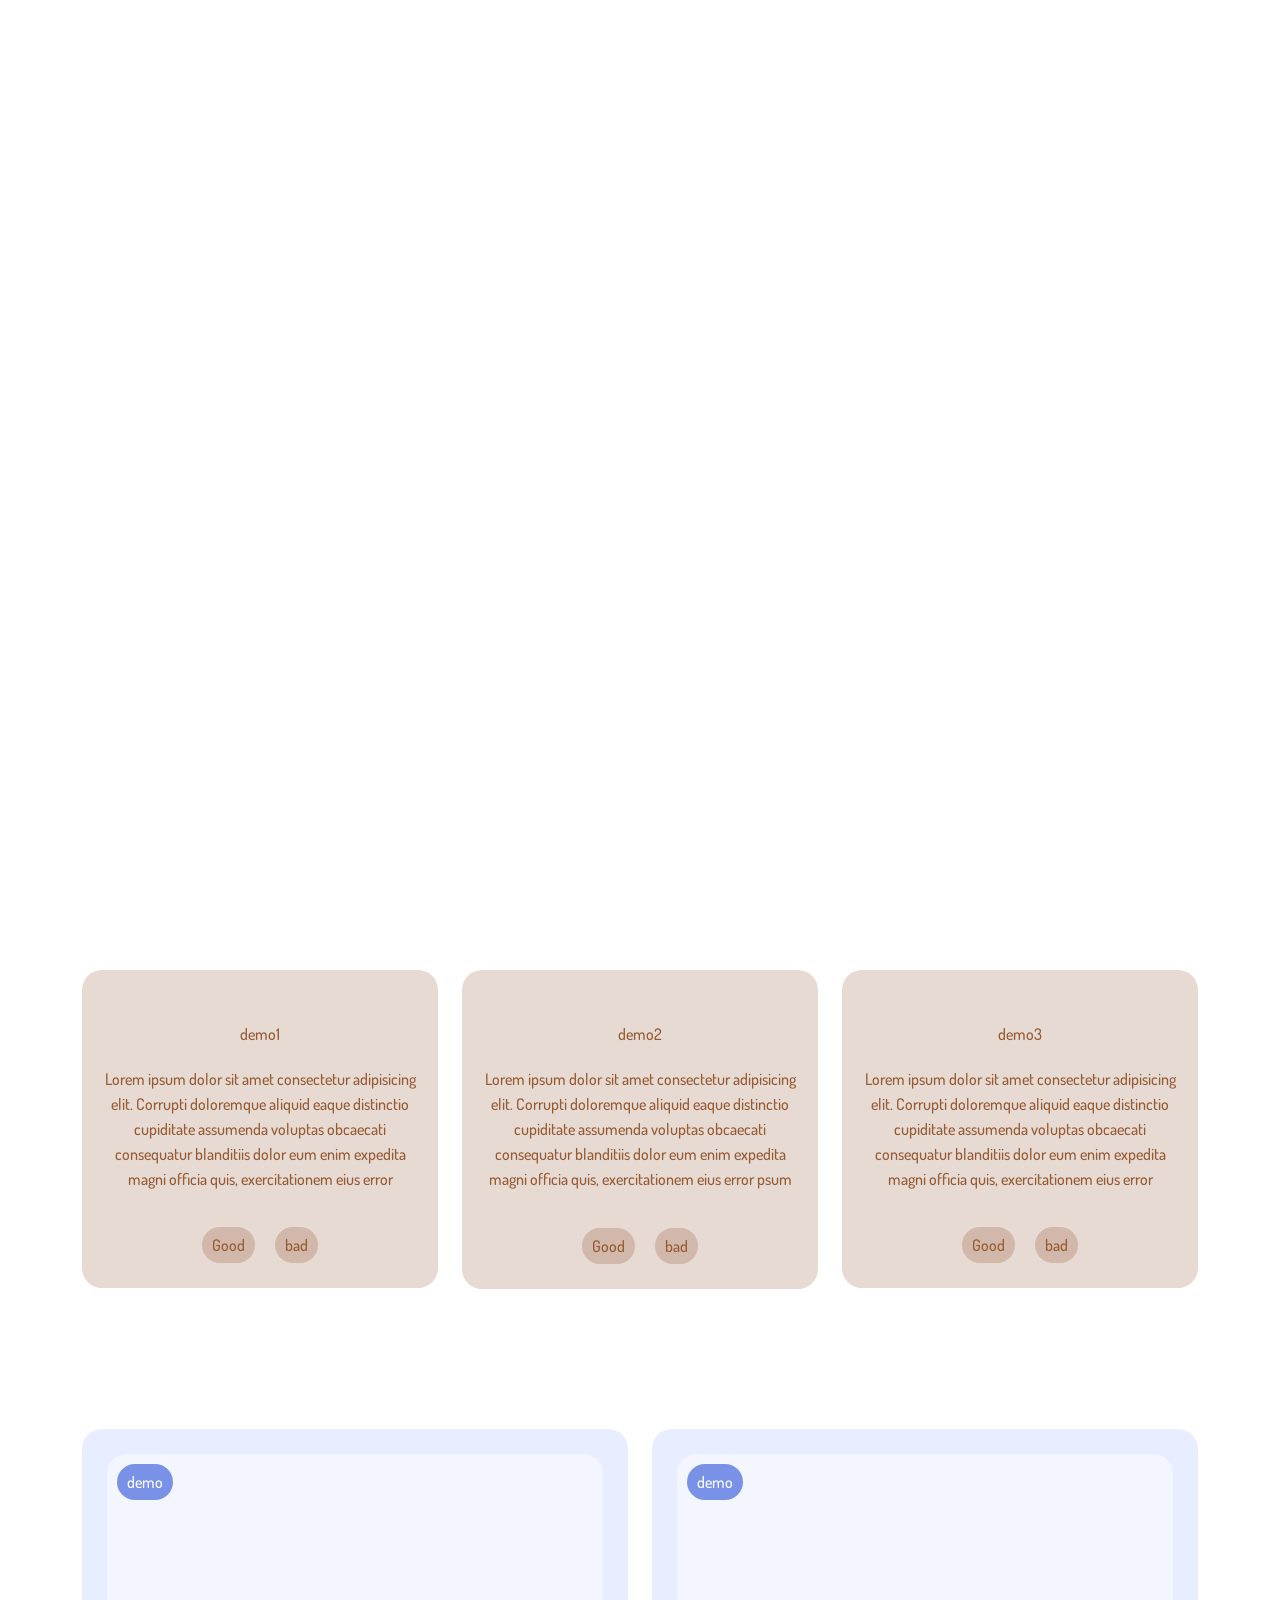
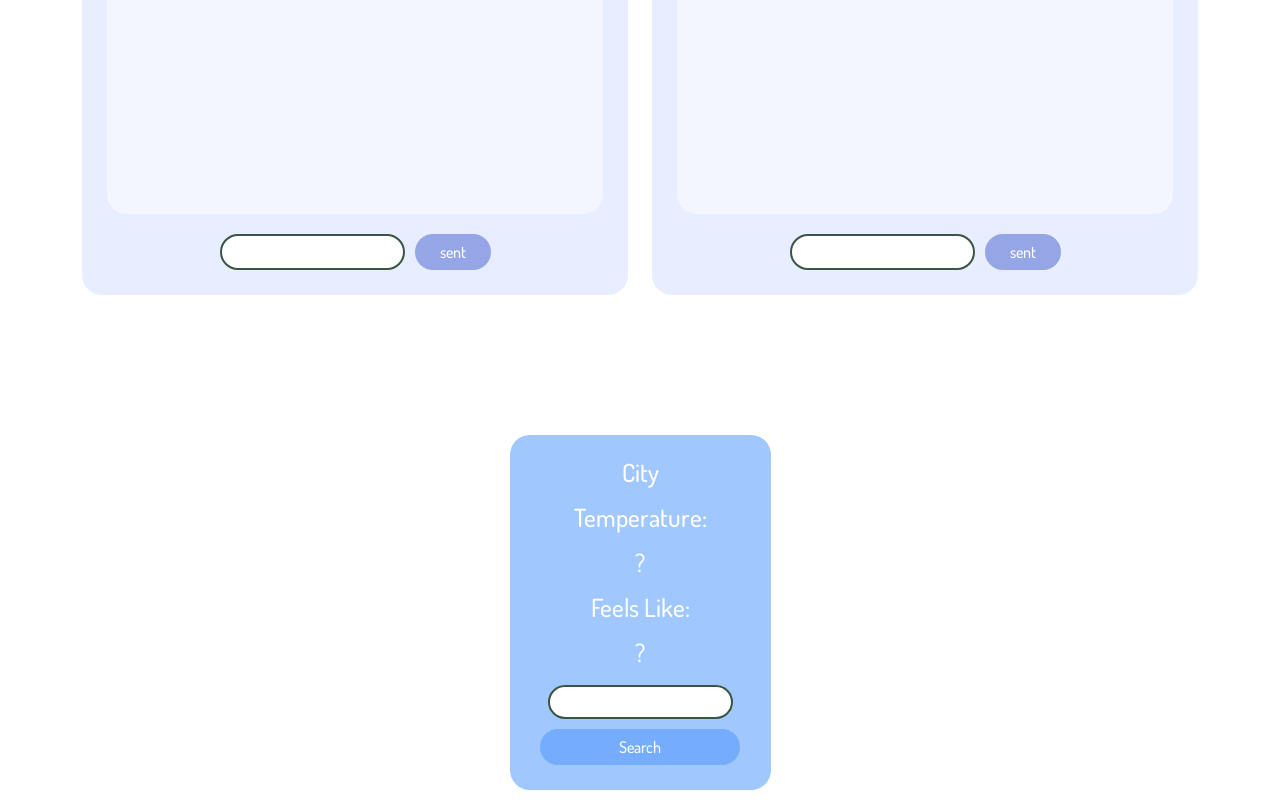
==== index.html @ 281bd536 "Add files via upload" ====
<!DOCTYPE html>
<html lang="en">

<head>
    <meta charset="UTF-8">
    <meta http-equiv="X-UA-Compatible" content="IE=edge">
    <meta name="viewport" content="width=device-width, initial-scale=1.0">
    <script src="https://cdnjs.cloudflare.com/ajax/libs/jquery/3.6.0/jquery.min.js" defer></script>
    <script src="app.js" defer></script>
    <link rel="preconnect" href="https://fonts.gstatic.com">
    <link href="https://fonts.googleapis.com/css2?family=Dosis:wght@500&display=swap" rel="stylesheet">
    <link href="https://cdn.jsdelivr.net/npm/bootstrap@5.0.1/dist/css/bootstrap.min.css" rel="stylesheet">
    <link rel="stylesheet" href="reset.css">
    <link rel="stylesheet" href="style.css">
    <title>Emin</title>
</head>

<!-- 
<body>
    <header>

    </header>

    <main>
        <div class="container">
            <div class="row">
                <div class="col-md-12">
                    <h2>salam</h2>
                    <input type="text">
                    <div class="btn">run</div>
                </div>
            </div>
        </div>
    </main>

    <footer>

    </footer>
</body> -->



<body>

    <section id="menu">
        <div class="container">
            <div class="row">
                <div class="col-6 ">
                    <h1><a href="index.html">logo</a></h1>
                </div>
                <div class="col-6">
                    <ul class="d-flex justify-content-end">
                        <li>
                            <h4><a href="shop.html">Shop</a></h4>
                        </li>
                        <li>
                            <h4>About</h4>
                        </li>
                        <li>
                            <h4>Contact</h4>
                        </li>
                    </ul>
                </div>
            </div>
        </div>
    </section>



    <section id="header">
        <div class="container">
            <div class="row">
                <div class="col-12">
                    <h1>Brightening homes with unique, durable products.</h1>
                </div>
            </div>
        </div>
    </section>




    <section id="whyUs">
        <div class="container">
            <div class="row">
                <div class="col-md-4">
                    <div class="box">
                        <div class="imgbox">
                            <img src="https://picsum.photos/200?random=1" alt="">
                        </div>
                        <h1>demo1</h1>
                        <h4>Lorem ipsum dolor sit amet consectetur adipisicing elit. Corrupti doloremque aliquid eaque
                            distinctio cupiditate assumenda voluptas obcaecati consequatur blanditiis dolor eum enim
                            expedita magni officia quis, exercitationem eius error</h4>
                        <div class="infobox">
                            <div class="lbtn">Good</div>
                            <div class="dbtn">bad</div>
                        </div>

                    </div>
                </div>
                <div class="col-md-4">
                    <div class="box">
                        <div class="imgbox">
                            <img src="https://picsum.photos/200?random=2" alt="">
                        </div>
                        <h1>demo2</h1>
                        <h4>Lorem ipsum dolor sit amet consectetur adipisicing elit. Corrupti doloremque aliquid eaque
                            distinctio cupiditate assumenda voluptas obcaecati consequatur blanditiis dolor eum enim
                            expedita magni officia quis, exercitationem eius error psum dolor sit amet consectetur
                            adipisicing elit. Corrupti doloremque aliquid eaque
                            distinctio cupiditate assumenda voluptas obcaecati consequatur blanditiis dolor eum enim
                            expedita magni officia quis, exercitationem eius error</h4>
                        <div class="infobox">
                            <div class="lbtn">Good</div>
                            <div class="dbtn">bad</div>
                        </div>

                    </div>
                </div>
                <div class="col-md-4">
                    <div class="box">
                        <div class="imgbox">
                            <img src="https://picsum.photos/200?random=3" alt="">
                        </div>
                        <h1>demo3</h1>
                        <h4>Lorem ipsum dolor sit amet consectetur adipisicing elit. Corrupti doloremque aliquid eaque
                            distinctio cupiditate assumenda voluptas obcaecati consequatur blanditiis dolor eum enim
                            expedita magni officia quis, exercitationem eius error</h4>
                        <div class="infobox">
                            <div class="lbtn">Good</div>
                            <div class="dbtn">bad</div>
                        </div>

                    </div>
                </div>
            </div>
        </div>
    </section>



    <section id="jsDom">
        <div class="container">
            <div class="row">
                <div class="col-md-6">
                    <div class="chat">
                        <div class="message" id="messageyou">
                            <div>
                                <div class="line">
                                    <h3>demo</h3>
                                </div>
                            </div>

                        </div>
                        <div class="text">
                            <input type="text" id="inputyou">
                            <div class="sent" id="you">
                                <h3>sent</h3>
                            </div>
                        </div>
                    </div>
                </div>
                <div class="col-md-6">
                    <div class="chat">
                        <div class="message" id="messageme">
                            <div>
                                <div class="line">
                                    <h3>demo</h3>
                                </div>
                            </div>

                        </div>
                        <div class="text">
                            <input type="text" id="inputme">
                            <div class="sent" id="me">
                                <h3>sent</h3>
                            </div>
                        </div>
                    </div>
                </div>
            </div>
        </div>
    </section>





    <section id="weather">
        <div class="container">
            <div class="row">
                <div class="col-md-3 mx-auto">
                    <div class="box">
                        <div class="data">
                            <h1 id="city">
                                City
                            </h1>
                            <h2>
                                Temperature:
                            </h2>
                            <h2 id="temp">
                                ?
                            </h2>
                            <h2>
                                Feels Like:
                            </h2>
                            <h2 id="feels">
                                ?
                            </h2>
                        </div>
                        <input type="text" id="myWeather">
                        <div id="btn">Search</div>
                    </div>
                </div>
            </div>
        </div>
    </section>









</body>

</html>
---- style.css ----
body {
  font-family: "Dosis", sans-serif;
  font-weight: 500;
}
body h2 {
  font-weight: 500;
  font-size: 30px;
}
body input, body .btn {
  border: 2px solid #3a5543;
}

#menu {
  position: absolute;
  top: 30px;
  left: 0;
  right: 0;
  color: white;
}
#menu h1 {
  font-size: 44px;
}
#menu h4 {
  font-size: 26px;
  margin-right: 14px;
}

#header {
  height: 100vh;
  display: flex;
  align-items: center;
  background-image: url("bg.jpg");
  background-size: cover;
  background-position: center;
}
#header h1 {
  font-size: 44px;
  color: white;
  text-align: center;
}

#whyUs {
  margin-top: 50px;
  color: #965A32;
}
#whyUs .box {
  text-align: center;
  border-radius: 20px;
  background-color: #E6DAD3;
  padding: 15px;
  margin: 20px 0;
}
#whyUs .box img {
  border-radius: 100%;
}
#whyUs .box h1, #whyUs .box h4, #whyUs .box .infobox {
  margin-top: 25px;
}
#whyUs .box h4 {
  line-height: 25px;
  overflow: auto;
  max-height: 126px;
}
#whyUs .box h4::-webkit-scrollbar {
  display: none;
}
#whyUs .box .infobox {
  display: flex;
  justify-content: center;
}
#whyUs .box .infobox .lbtn, #whyUs .box .infobox .dbtn {
  padding: 10px;
  border-radius: 20px;
  background-color: #d1b8aa;
  margin: 10px;
  cursor: pointer;
}

#jsDom {
  margin: 100px 0;
}
#jsDom .chat {
  border-radius: 20px;
  background-color: #e8edff;
  width: 100%;
  padding: 25px;
  margin: 20px 0;
}
#jsDom .message {
  height: 400px;
  padding: 10px;
  border-radius: 20px;
  background-color: #f4f6ff;
  overflow: auto;
  height: 40vh;
}
#jsDom .message::-webkit-scrollbar {
  display: none;
}
#jsDom .message .end {
  text-align: end;
}
#jsDom .message .line {
  display: inline-block;
  margin-bottom: 10px;
  border-radius: 20px;
  background-color: #7991e7;
  padding: 10px;
  color: white;
  text-align: start;
  max-width: 50%;
}
#jsDom .text {
  margin-top: 20px;
  display: flex;
  justify-content: center;
}
#jsDom .text input {
  margin-right: 10PX;
}
#jsDom .text .sent {
  border-radius: 20px;
  background-color: #94a6e6;
  padding: 10px 25px;
  color: white;
  cursor: pointer;
}
#jsDom .text .sent h3 {
  cursor: pointer;
}

#weather .box {
  border-radius: 20px;
  background-color: #a1c7ff;
  width: 100%;
  padding: 25px;
  margin: 20px 0;
  text-align: center;
}
#weather .box .data h1, #weather .box .data h2 {
  color: white;
  font-size: 25px;
  margin-bottom: 20px;
}
#weather .box #btn {
  border-radius: 20px;
  background-color: #75acfc;
  padding: 10px;
  color: white;
  cursor: pointer;
  display: block;
  max-width: 200px;
  margin: 10px auto 0;
}

#shop {
  margin: 50px 0;
}
#shop .box {
  display: flex;
  justify-content: center;
  border-radius: 20px;
  background-color: #d6e7ff;
  padding: 20px;
}
#shop .box #big {
  border-radius: 20px;
  background-color: #a8ccff;
  padding: 5px 20px;
  color: white;
  margin-left: 10px;
}

#ipad {
  margin: 50px 0 100px;
}
#ipad h1 {
  font-size: 33px;
  color: #75acfc;
  text-align: center;
}/*# sourceMappingURL=style.css.map */
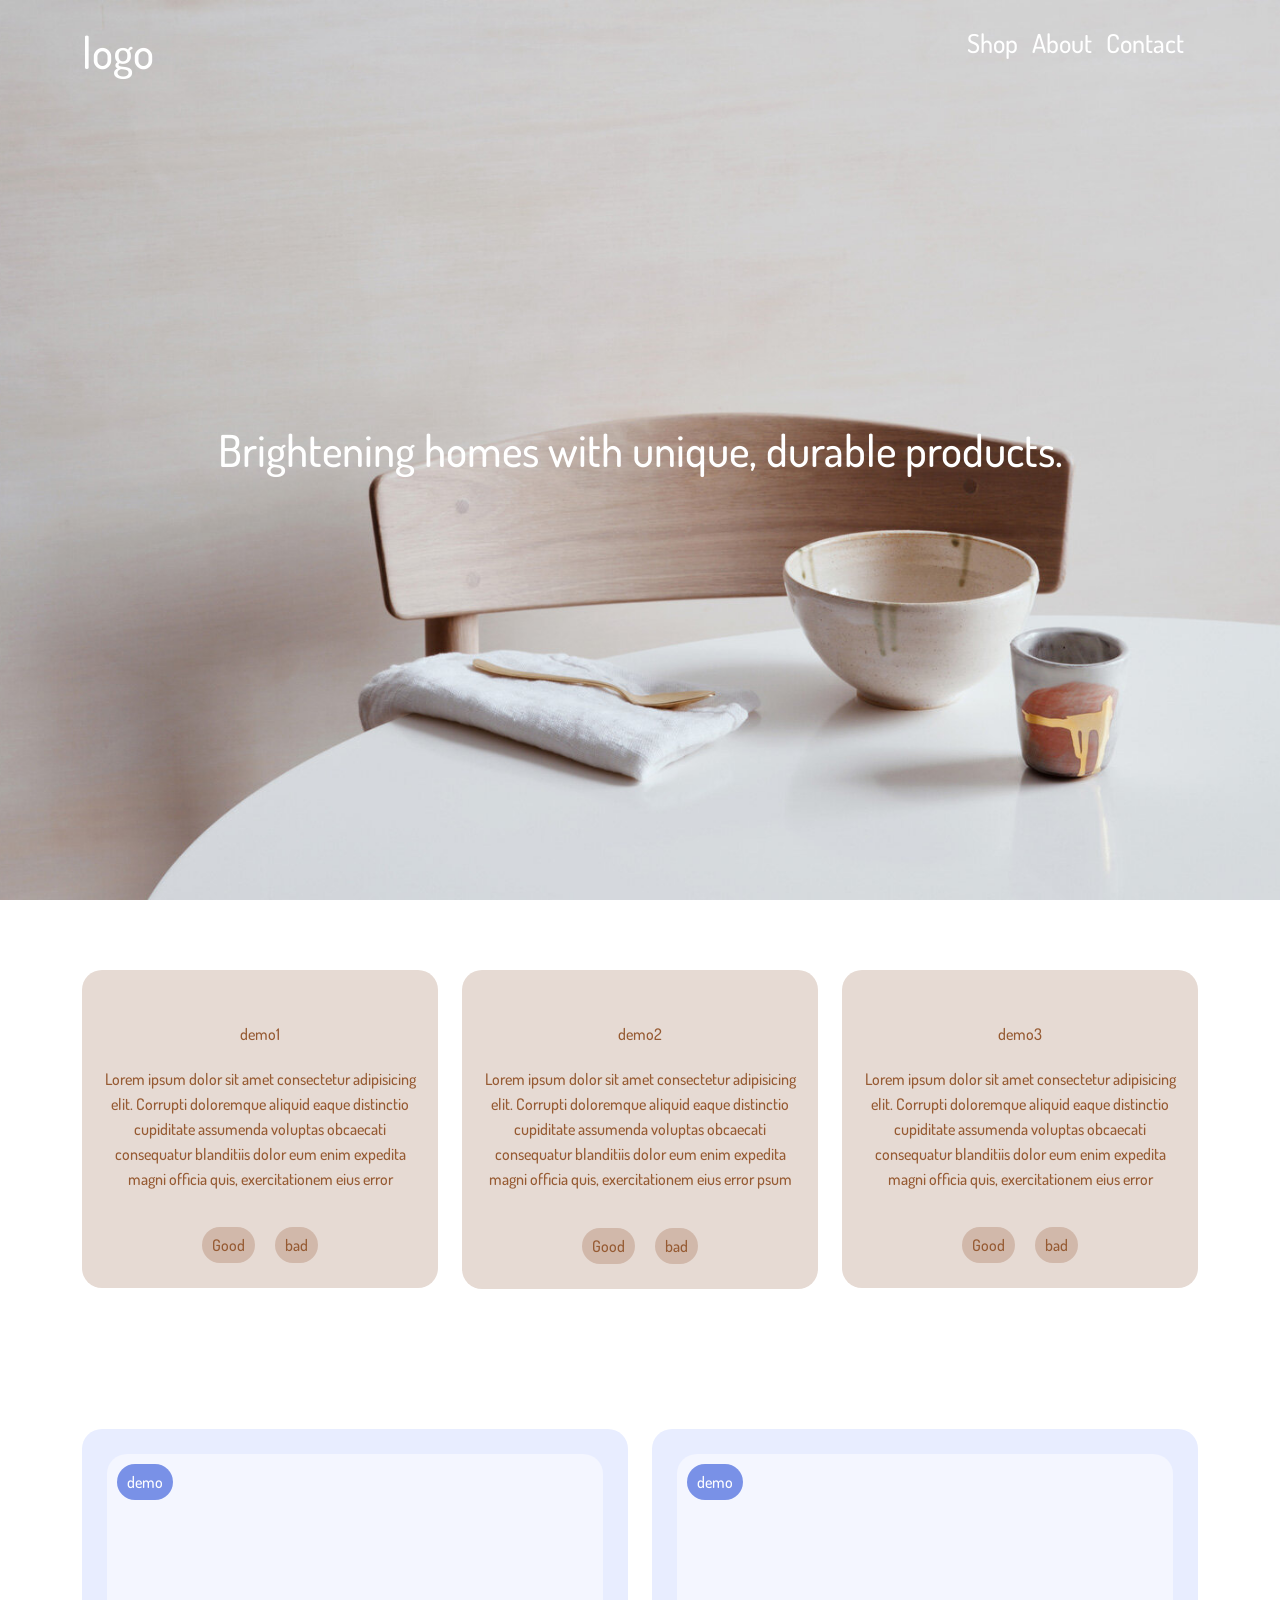
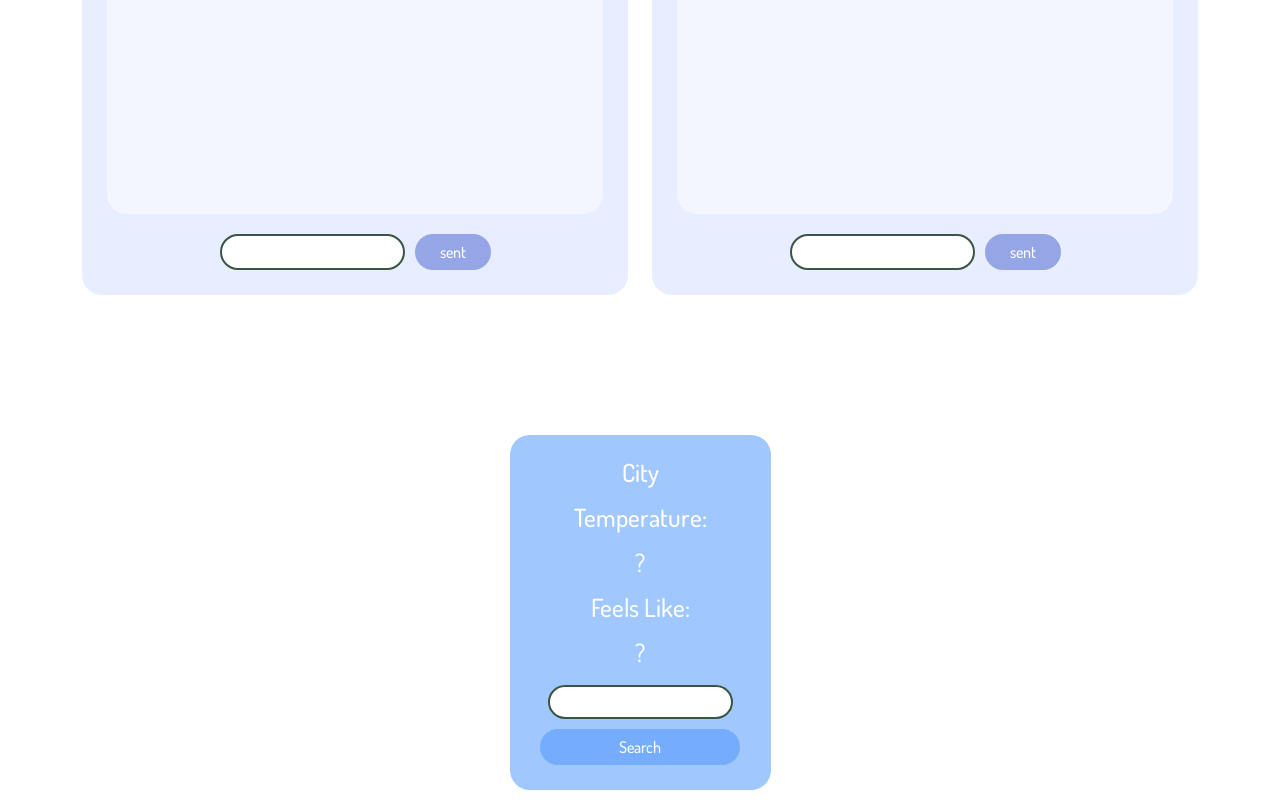
==== commit 73850ad5: "+" ====
--- a/index.html
+++ b/index.html
@@ -15,29 +15,6 @@
     <title>Emin</title>
 </head>
 
-<!-- 
-<body>
-    <header>
-
-    </header>
-
-    <main>
-        <div class="container">
-            <div class="row">
-                <div class="col-md-12">
-                    <h2>salam</h2>
-                    <input type="text">
-                    <div class="btn">run</div>
-                </div>
-            </div>
-        </div>
-    </main>
-
-    <footer>
-
-    </footer>
-</body> -->
-
 
 
 <body>
@@ -227,4 +204,61 @@
 
 </body>
 
-</html>+</html>
+
+
+
+
+
+
+
+
+
+
+
+
+
+
+
+
+
+
+
+
+
+
+
+
+
+
+
+
+
+
+
+
+
+
+<!-- 
+<body>
+    <header>
+
+    </header>
+
+    <main>
+        <div class="container">
+            <div class="row">
+                <div class="col-md-12">
+                    <h2>salam</h2>
+                    <input type="text">
+                    <div class="btn">run</div>
+                </div>
+            </div>
+        </div>
+    </main>
+
+    <footer>
+
+    </footer>
+</body> -->
+
--- a/style.css
+++ b/style.css
@@ -29,7 +29,7 @@
   height: 100vh;
   display: flex;
   align-items: center;
-  background-image: url("bg.jpg");
+  background-image: url("./bg.jpeg");
   background-size: cover;
   background-position: center;
 }
@@ -178,4 +178,4 @@
   font-size: 33px;
   color: #75acfc;
   text-align: center;
-}/*# sourceMappingURL=style.css.map */+}
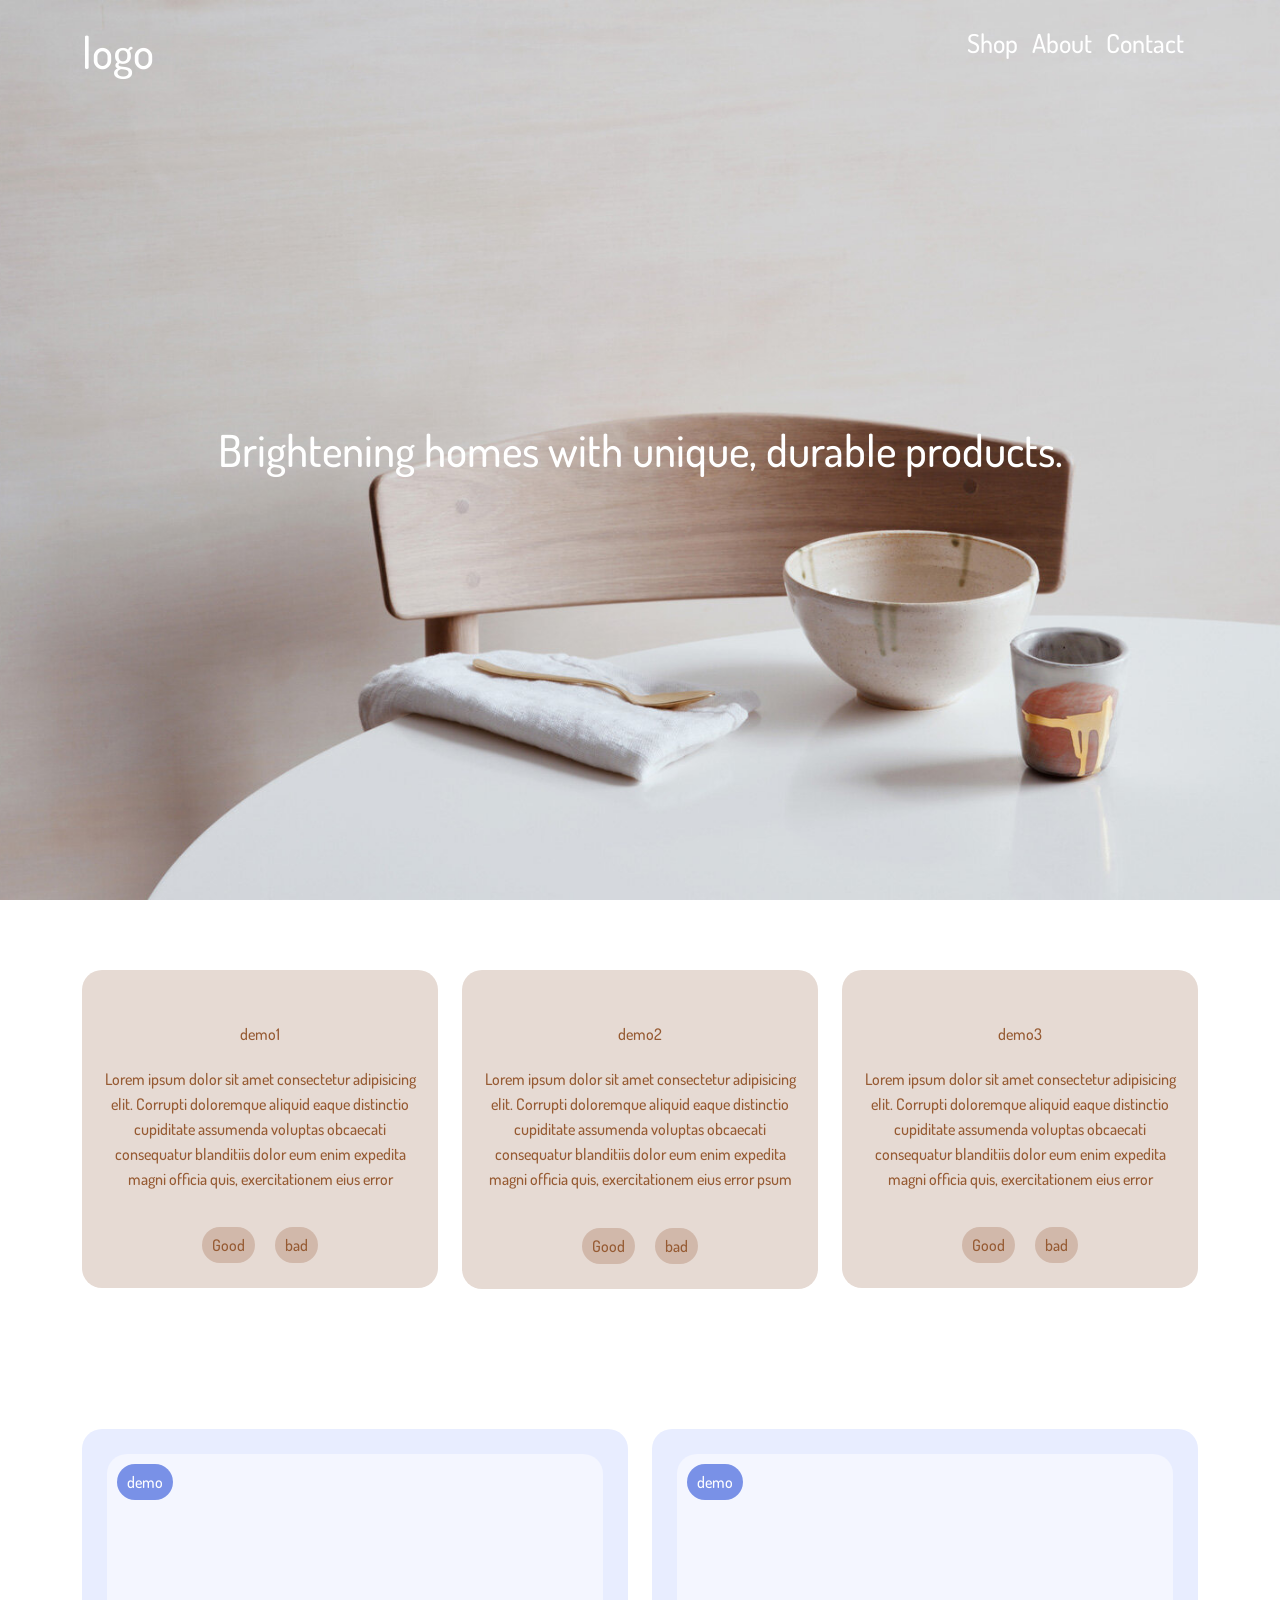
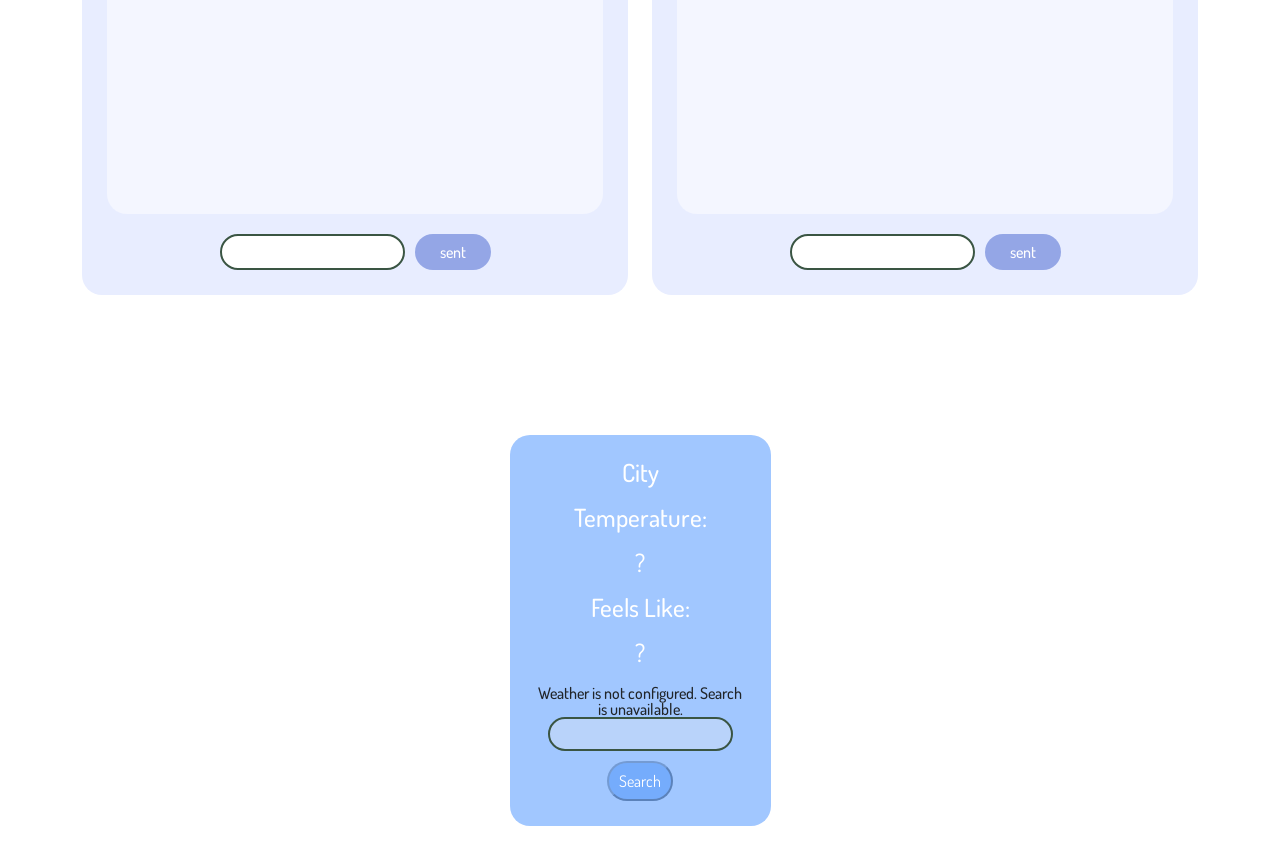
==== commit 705c3a16: "Disable unconfigured weather lookup and add regression checks" ====
--- a/index.html
+++ b/index.html
@@ -1,264 +1,266 @@
-<!DOCTYPE html>
-<html lang="en">
-
-<head>
-    <meta charset="UTF-8">
-    <meta http-equiv="X-UA-Compatible" content="IE=edge">
-    <meta name="viewport" content="width=device-width, initial-scale=1.0">
-    <script src="https://cdnjs.cloudflare.com/ajax/libs/jquery/3.6.0/jquery.min.js" defer></script>
-    <script src="app.js" defer></script>
-    <link rel="preconnect" href="https://fonts.gstatic.com">
-    <link href="https://fonts.googleapis.com/css2?family=Dosis:wght@500&display=swap" rel="stylesheet">
-    <link href="https://cdn.jsdelivr.net/npm/bootstrap@5.0.1/dist/css/bootstrap.min.css" rel="stylesheet">
-    <link rel="stylesheet" href="reset.css">
-    <link rel="stylesheet" href="style.css">
-    <title>Emin</title>
-</head>
-
-
-
-<body>
-
-    <section id="menu">
-        <div class="container">
-            <div class="row">
-                <div class="col-6 ">
-                    <h1><a href="index.html">logo</a></h1>
-                </div>
-                <div class="col-6">
-                    <ul class="d-flex justify-content-end">
-                        <li>
-                            <h4><a href="shop.html">Shop</a></h4>
-                        </li>
-                        <li>
-                            <h4>About</h4>
-                        </li>
-                        <li>
-                            <h4>Contact</h4>
-                        </li>
-                    </ul>
-                </div>
-            </div>
-        </div>
-    </section>
-
-
-
-    <section id="header">
-        <div class="container">
-            <div class="row">
-                <div class="col-12">
-                    <h1>Brightening homes with unique, durable products.</h1>
-                </div>
-            </div>
-        </div>
-    </section>
-
-
-
-
-    <section id="whyUs">
-        <div class="container">
-            <div class="row">
-                <div class="col-md-4">
-                    <div class="box">
-                        <div class="imgbox">
-                            <img src="https://picsum.photos/200?random=1" alt="">
-                        </div>
-                        <h1>demo1</h1>
-                        <h4>Lorem ipsum dolor sit amet consectetur adipisicing elit. Corrupti doloremque aliquid eaque
-                            distinctio cupiditate assumenda voluptas obcaecati consequatur blanditiis dolor eum enim
-                            expedita magni officia quis, exercitationem eius error</h4>
-                        <div class="infobox">
-                            <div class="lbtn">Good</div>
-                            <div class="dbtn">bad</div>
-                        </div>
-
-                    </div>
-                </div>
-                <div class="col-md-4">
-                    <div class="box">
-                        <div class="imgbox">
-                            <img src="https://picsum.photos/200?random=2" alt="">
-                        </div>
-                        <h1>demo2</h1>
-                        <h4>Lorem ipsum dolor sit amet consectetur adipisicing elit. Corrupti doloremque aliquid eaque
-                            distinctio cupiditate assumenda voluptas obcaecati consequatur blanditiis dolor eum enim
-                            expedita magni officia quis, exercitationem eius error psum dolor sit amet consectetur
-                            adipisicing elit. Corrupti doloremque aliquid eaque
-                            distinctio cupiditate assumenda voluptas obcaecati consequatur blanditiis dolor eum enim
-                            expedita magni officia quis, exercitationem eius error</h4>
-                        <div class="infobox">
-                            <div class="lbtn">Good</div>
-                            <div class="dbtn">bad</div>
-                        </div>
-
-                    </div>
-                </div>
-                <div class="col-md-4">
-                    <div class="box">
-                        <div class="imgbox">
-                            <img src="https://picsum.photos/200?random=3" alt="">
-                        </div>
-                        <h1>demo3</h1>
-                        <h4>Lorem ipsum dolor sit amet consectetur adipisicing elit. Corrupti doloremque aliquid eaque
-                            distinctio cupiditate assumenda voluptas obcaecati consequatur blanditiis dolor eum enim
-                            expedita magni officia quis, exercitationem eius error</h4>
-                        <div class="infobox">
-                            <div class="lbtn">Good</div>
-                            <div class="dbtn">bad</div>
-                        </div>
-
-                    </div>
-                </div>
-            </div>
-        </div>
-    </section>
-
-
-
-    <section id="jsDom">
-        <div class="container">
-            <div class="row">
-                <div class="col-md-6">
-                    <div class="chat">
-                        <div class="message" id="messageyou">
-                            <div>
-                                <div class="line">
-                                    <h3>demo</h3>
-                                </div>
-                            </div>
-
-                        </div>
-                        <div class="text">
-                            <input type="text" id="inputyou">
-                            <div class="sent" id="you">
-                                <h3>sent</h3>
-                            </div>
-                        </div>
-                    </div>
-                </div>
-                <div class="col-md-6">
-                    <div class="chat">
-                        <div class="message" id="messageme">
-                            <div>
-                                <div class="line">
-                                    <h3>demo</h3>
-                                </div>
-                            </div>
-
-                        </div>
-                        <div class="text">
-                            <input type="text" id="inputme">
-                            <div class="sent" id="me">
-                                <h3>sent</h3>
-                            </div>
-                        </div>
-                    </div>
-                </div>
-            </div>
-        </div>
-    </section>
-
-
-
-
-
-    <section id="weather">
-        <div class="container">
-            <div class="row">
-                <div class="col-md-3 mx-auto">
-                    <div class="box">
-                        <div class="data">
-                            <h1 id="city">
-                                City
-                            </h1>
-                            <h2>
-                                Temperature:
-                            </h2>
-                            <h2 id="temp">
-                                ?
-                            </h2>
-                            <h2>
-                                Feels Like:
-                            </h2>
-                            <h2 id="feels">
-                                ?
-                            </h2>
-                        </div>
-                        <input type="text" id="myWeather">
-                        <div id="btn">Search</div>
-                    </div>
-                </div>
-            </div>
-        </div>
-    </section>
-
-
-
-
-
-
-
-
-
-</body>
-
-</html>
-
-
-
-
-
-
-
-
-
-
-
-
-
-
-
-
-
-
-
-
-
-
-
-
-
-
-
-
-
-
-
-
-
-
-<!-- 
-<body>
-    <header>
-
-    </header>
-
-    <main>
-        <div class="container">
-            <div class="row">
-                <div class="col-md-12">
-                    <h2>salam</h2>
-                    <input type="text">
-                    <div class="btn">run</div>
-                </div>
-            </div>
-        </div>
-    </main>
-
-    <footer>
-
-    </footer>
-</body> -->
-
+<!DOCTYPE html>
+<html lang="en">
+
+<head>
+    <meta charset="UTF-8">
+    <meta http-equiv="X-UA-Compatible" content="IE=edge">
+    <meta name="viewport" content="width=device-width, initial-scale=1.0">
+    <script src="https://cdnjs.cloudflare.com/ajax/libs/jquery/3.6.0/jquery.min.js" defer></script>
+    <script src="app.js" defer></script>
+    <link rel="preconnect" href="https://fonts.gstatic.com">
+    <link href="https://fonts.googleapis.com/css2?family=Dosis:wght@500&display=swap" rel="stylesheet">
+    <link href="https://cdn.jsdelivr.net/npm/bootstrap@5.0.1/dist/css/bootstrap.min.css" rel="stylesheet">
+    <link rel="stylesheet" href="reset.css">
+    <link rel="stylesheet" href="style.css">
+    <title>Emin</title>
+</head>
+
+
+
+<body>
+
+    <section id="menu">
+        <div class="container">
+            <div class="row">
+                <div class="col-6 ">
+                    <h1><a href="index.html">logo</a></h1>
+                </div>
+                <div class="col-6">
+                    <ul class="d-flex justify-content-end">
+                        <li>
+                            <h4><a href="shop.html">Shop</a></h4>
+                        </li>
+                        <li>
+                            <h4>About</h4>
+                        </li>
+                        <li>
+                            <h4>Contact</h4>
+                        </li>
+                    </ul>
+                </div>
+            </div>
+        </div>
+    </section>
+
+
+
+    <section id="header">
+        <div class="container">
+            <div class="row">
+                <div class="col-12">
+                    <h1>Brightening homes with unique, durable products.</h1>
+                </div>
+            </div>
+        </div>
+    </section>
+
+
+
+
+    <section id="whyUs">
+        <div class="container">
+            <div class="row">
+                <div class="col-md-4">
+                    <div class="box">
+                        <div class="imgbox">
+                            <img src="https://picsum.photos/200?random=1" alt="">
+                        </div>
+                        <h1>demo1</h1>
+                        <h4>Lorem ipsum dolor sit amet consectetur adipisicing elit. Corrupti doloremque aliquid eaque
+                            distinctio cupiditate assumenda voluptas obcaecati consequatur blanditiis dolor eum enim
+                            expedita magni officia quis, exercitationem eius error</h4>
+                        <div class="infobox">
+                            <div class="lbtn">Good</div>
+                            <div class="dbtn">bad</div>
+                        </div>
+
+                    </div>
+                </div>
+                <div class="col-md-4">
+                    <div class="box">
+                        <div class="imgbox">
+                            <img src="https://picsum.photos/200?random=2" alt="">
+                        </div>
+                        <h1>demo2</h1>
+                        <h4>Lorem ipsum dolor sit amet consectetur adipisicing elit. Corrupti doloremque aliquid eaque
+                            distinctio cupiditate assumenda voluptas obcaecati consequatur blanditiis dolor eum enim
+                            expedita magni officia quis, exercitationem eius error psum dolor sit amet consectetur
+                            adipisicing elit. Corrupti doloremque aliquid eaque
+                            distinctio cupiditate assumenda voluptas obcaecati consequatur blanditiis dolor eum enim
+                            expedita magni officia quis, exercitationem eius error</h4>
+                        <div class="infobox">
+                            <div class="lbtn">Good</div>
+                            <div class="dbtn">bad</div>
+                        </div>
+
+                    </div>
+                </div>
+                <div class="col-md-4">
+                    <div class="box">
+                        <div class="imgbox">
+                            <img src="https://picsum.photos/200?random=3" alt="">
+                        </div>
+                        <h1>demo3</h1>
+                        <h4>Lorem ipsum dolor sit amet consectetur adipisicing elit. Corrupti doloremque aliquid eaque
+                            distinctio cupiditate assumenda voluptas obcaecati consequatur blanditiis dolor eum enim
+                            expedita magni officia quis, exercitationem eius error</h4>
+                        <div class="infobox">
+                            <div class="lbtn">Good</div>
+                            <div class="dbtn">bad</div>
+                        </div>
+
+                    </div>
+                </div>
+            </div>
+        </div>
+    </section>
+
+
+
+    <section id="jsDom">
+        <div class="container">
+            <div class="row">
+                <div class="col-md-6">
+                    <div class="chat">
+                        <div class="message" id="messageyou">
+                            <div>
+                                <div class="line">
+                                    <h3>demo</h3>
+                                </div>
+                            </div>
+
+                        </div>
+                        <div class="text">
+                            <input type="text" id="inputyou">
+                            <div class="sent" id="you">
+                                <h3>sent</h3>
+                            </div>
+                        </div>
+                    </div>
+                </div>
+                <div class="col-md-6">
+                    <div class="chat">
+                        <div class="message" id="messageme">
+                            <div>
+                                <div class="line">
+                                    <h3>demo</h3>
+                                </div>
+                            </div>
+
+                        </div>
+                        <div class="text">
+                            <input type="text" id="inputme">
+                            <div class="sent" id="me">
+                                <h3>sent</h3>
+                            </div>
+                        </div>
+                    </div>
+                </div>
+            </div>
+        </div>
+    </section>
+
+
+
+
+
+    <section id="weather">
+        <div class="container">
+            <div class="row">
+                <div class="col-md-3 mx-auto">
+                    <div class="box">
+                        <div class="data">
+                            <h1 id="city">
+                                City
+                            </h1>
+                            <h2>
+                                Temperature:
+                            </h2>
+                            <h2 id="temp">
+                                ?
+                            </h2>
+                            <h2>
+                                Feels Like:
+                            </h2>
+                            <h2 id="feels">
+                                ?
+                            </h2>
+                        </div>
+                        <p id="weather-status" role="status">Weather is not configured. Search is unavailable.</p>
+                        <input type="text" id="myWeather" disabled aria-describedby="weather-status">
+                        <button type="button" id="btn" disabled aria-describedby="weather-status">Search</button>
+                    </div>
+                </div>
+            </div>
+        </div>
+    </section>
+
+
+
+
+
+
+
+
+
+</body>
+
+</html>
+
+
+
+
+
+
+
+
+
+
+
+
+
+
+
+
+
+
+
+
+
+
+
+
+
+
+
+
+
+
+
+
+
+
+<!-- 
+<body>
+    <header>
+
+    </header>
+
+    <main>
+        <div class="container">
+            <div class="row">
+                <div class="col-md-12">
+                    <h2>salam</h2>
+                    <input type="text">
+                    <div class="btn">run</div>
+                </div>
+            </div>
+        </div>
+    </main>
+
+    <footer>
+
+    </footer>
+</body> -->
+
+
